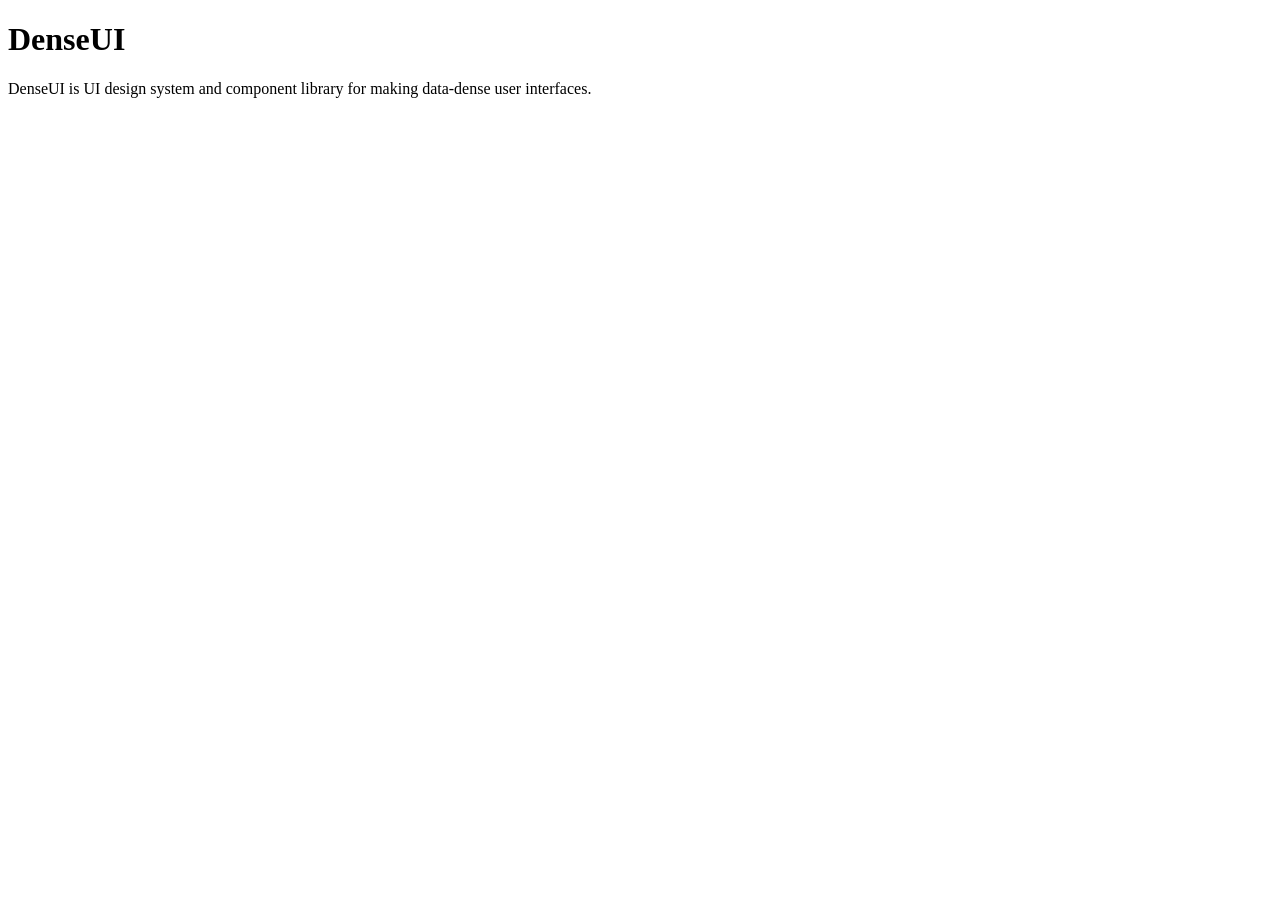
==== docs/index.html @ c782cab0 "Rename dics/ to docs/" ====
<!DOCTYPE html>
<html lang="en">
  <head>
    <meta charset="UTF-8" />
    <meta name="viewport" content="width=device-width, initial-scale=1.0" />
    <title>DenseUI</title>
  </head>
  <body>
    <h1>DenseUI</h1>
    <p>
      DenseUI is UI design system and component library for making data-dense
      user interfaces.
    </p>
  </body>
</html>
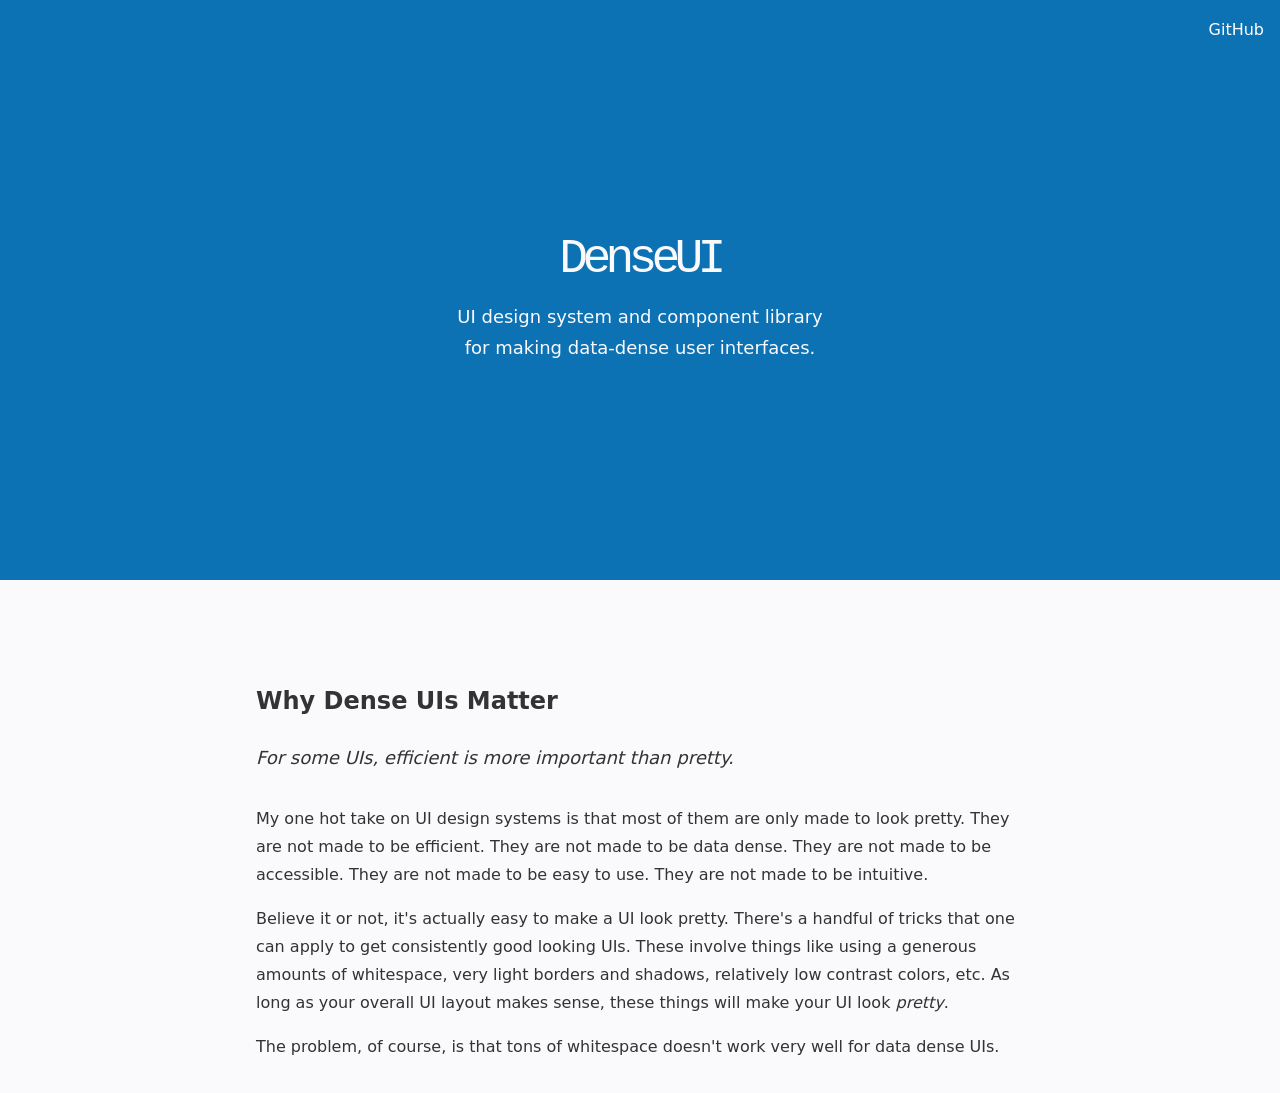
==== commit c1ba8810: "Add a bit of landing page content" ====
--- a/docs/index.html
+++ b/docs/index.html
@@ -4,12 +4,49 @@
     <meta charset="UTF-8" />
     <meta name="viewport" content="width=device-width, initial-scale=1.0" />
     <title>DenseUI</title>
+    <link rel="manifest" href="manifest.webmanifest" />
+    <link rel="stylesheet" href="global.css" />
+    <link rel="stylesheet" href="landing.css" />
   </head>
   <body>
-    <h1>DenseUI</h1>
-    <p>
-      DenseUI is UI design system and component library for making data-dense
-      user interfaces.
-    </p>
+    <nav>
+      <a target="_blank" href="https://github.com/irfanka/denseui">GitHub</a>
+    </nav>
+
+    <main>
+      <header>
+        <h1>DenseUI</h1>
+        <p>
+          UI design system and component library for making data-dense user
+          interfaces.
+        </p>
+      </header>
+
+      <article>
+        <header>
+          <h2>Why Dense UIs Matter</h2>
+          <p>For some UIs, efficient is more important than pretty.</p>
+        </header>
+        <p>
+          My one hot take on UI design systems is that most of them are only
+          made to look pretty. They are not made to be efficient. They are not
+          made to be data dense. They are not made to be accessible. They are
+          not made to be easy to use. They are not made to be intuitive.
+        </p>
+        <p>
+          Believe it or not, it's actually easy to make a UI look pretty.
+          There's a handful of tricks that one can apply to get consistently
+          good looking UIs. These involve things like using a generous amounts
+          of whitespace, very light borders and shadows, relatively low contrast
+          colors, etc. As long as your overall UI layout makes sense, these
+          things will make your UI look
+          <i>pretty</i>.
+        </p>
+        <p>
+          The problem, of course, is that tons of whitespace doesn't work very
+          well for data dense UIs.
+        </p>
+      </article>
+    </main>
   </body>
 </html>
--- a/docs/global.css
+++ b/docs/global.css
@@ -0,0 +1,221 @@
+/*! modern-normalize v3.0.1 | MIT License | https://github.com/sindresorhus/modern-normalize */
+
+/*
+Document
+========
+*/
+
+/**
+Use a better box model (opinionated).
+*/
+
+*,
+::before,
+::after {
+  box-sizing: border-box;
+}
+
+html {
+  /* Improve consistency of default fonts in all browsers. (https://github.com/sindresorhus/modern-normalize/issues/3) */
+  font-family: system-ui, "Segoe UI", Roboto, Helvetica, Arial, sans-serif,
+    "Apple Color Emoji", "Segoe UI Emoji";
+  line-height: 1.15; /* 1. Correct the line height in all browsers. */
+  -webkit-text-size-adjust: 100%; /* 2. Prevent adjustments of font size after orientation changes in iOS. */
+  tab-size: 4; /* 3. Use a more readable tab size (opinionated). */
+}
+
+/*
+Sections
+========
+*/
+
+body {
+  margin: 0; /* Remove the margin in all browsers. */
+}
+
+/*
+Text-level semantics
+====================
+*/
+
+/**
+Add the correct font weight in Chrome and Safari.
+*/
+
+b,
+strong {
+  font-weight: bolder;
+}
+
+/**
+1. Improve consistency of default fonts in all browsers. (https://github.com/sindresorhus/modern-normalize/issues/3)
+2. Correct the odd 'em' font sizing in all browsers.
+*/
+
+code,
+kbd,
+samp,
+pre {
+  font-family: ui-monospace, SFMono-Regular, Consolas, "Liberation Mono", Menlo,
+    monospace; /* 1 */
+  font-size: 1em; /* 2 */
+}
+
+/**
+Add the correct font size in all browsers.
+*/
+
+small {
+  font-size: 80%;
+}
+
+/**
+Prevent 'sub' and 'sup' elements from affecting the line height in all browsers.
+*/
+
+sub,
+sup {
+  font-size: 75%;
+  line-height: 0;
+  position: relative;
+  vertical-align: baseline;
+}
+
+sub {
+  bottom: -0.25em;
+}
+
+sup {
+  top: -0.5em;
+}
+
+/*
+Tabular data
+============
+*/
+
+/**
+Correct table border color inheritance in Chrome and Safari. (https://issues.chromium.org/issues/40615503, https://bugs.webkit.org/show_bug.cgi?id=195016)
+*/
+
+table {
+  border-color: currentcolor;
+}
+
+/*
+Forms
+=====
+*/
+
+/**
+1. Change the font styles in all browsers.
+2. Remove the margin in Firefox and Safari.
+*/
+
+button,
+input,
+optgroup,
+select,
+textarea {
+  font-family: inherit; /* 1 */
+  font-size: 100%; /* 1 */
+  line-height: 1.15; /* 1 */
+  margin: 0; /* 2 */
+}
+
+/**
+Correct the inability to style clickable types in iOS and Safari.
+*/
+
+button,
+[type="button"],
+[type="reset"],
+[type="submit"] {
+  -webkit-appearance: button;
+}
+
+/**
+Remove the padding so developers are not caught out when they zero out 'fieldset' elements in all browsers.
+*/
+
+legend {
+  padding: 0;
+}
+
+/**
+Add the correct vertical alignment in Chrome and Firefox.
+*/
+
+progress {
+  vertical-align: baseline;
+}
+
+/**
+Correct the cursor style of increment and decrement buttons in Safari.
+*/
+
+::-webkit-inner-spin-button,
+::-webkit-outer-spin-button {
+  height: auto;
+}
+
+/**
+1. Correct the odd appearance in Chrome and Safari.
+2. Correct the outline style in Safari.
+*/
+
+[type="search"] {
+  -webkit-appearance: textfield; /* 1 */
+  outline-offset: -2px; /* 2 */
+}
+
+/**
+Remove the inner padding in Chrome and Safari on macOS.
+*/
+
+::-webkit-search-decoration {
+  -webkit-appearance: none;
+}
+
+/**
+1. Correct the inability to style clickable types in iOS and Safari.
+2. Change font properties to 'inherit' in Safari.
+*/
+
+::-webkit-file-upload-button {
+  -webkit-appearance: button; /* 1 */
+  font: inherit; /* 2 */
+}
+
+/*
+Interactive
+===========
+*/
+
+/*
+Add the correct display in Chrome and Safari.
+*/
+
+summary {
+  display: list-item;
+}
+
+/*
+Custom
+======
+*/
+
+body {
+  font-size: 16px;
+  line-height: 1.75;
+  padding: 0;
+}
+
+h1,
+h2,
+h3,
+h4,
+h5,
+h6 {
+  text-wrap: balance;
+}
--- a/docs/landing.css
+++ b/docs/landing.css
@@ -0,0 +1,79 @@
+html,
+body {
+  background-color: #fafafc;
+  color: #333;
+}
+
+nav {
+  width: 100%;
+  height: 4rem;
+  display: flex;
+  justify-content: flex-end;
+  padding: 1rem;
+  background-color: #0d72b3;
+}
+
+nav a {
+  color: white;
+  text-decoration: none;
+}
+
+nav a:hover {
+  text-decoration: underline;
+}
+
+main > header,
+main article {
+  max-width: 800px;
+  margin: 0 auto;
+  padding: 1rem;
+}
+
+main header {
+  margin-bottom: 2rem;
+}
+
+main article {
+  margin-top: 2rem;
+}
+
+main p {
+  font-size: 16px;
+}
+
+main header p {
+  font-size: 18px;
+}
+
+main > header {
+  background-color: #0d72b3;
+  color: #fafafc;
+  padding: 0 1rem 4rem 1rem;
+  margin-bottom: 4rem;
+  max-width: 100%;
+  min-height: calc(100vh - 24rem);
+  display: flex;
+  flex-direction: column;
+  align-items: center;
+  justify-content: center;
+}
+
+main > header h1 {
+  font-size: 48px;
+  text-align: center;
+  font-family: monospace;
+  font-weight: 100;
+  letter-spacing: -0.2ch;
+  margin: 0;
+}
+
+main > header p {
+  text-align: center;
+  max-width: 500px;
+  text-wrap: balance;
+  margin: 0 auto;
+}
+
+main article header p {
+  font-style: italic;
+}
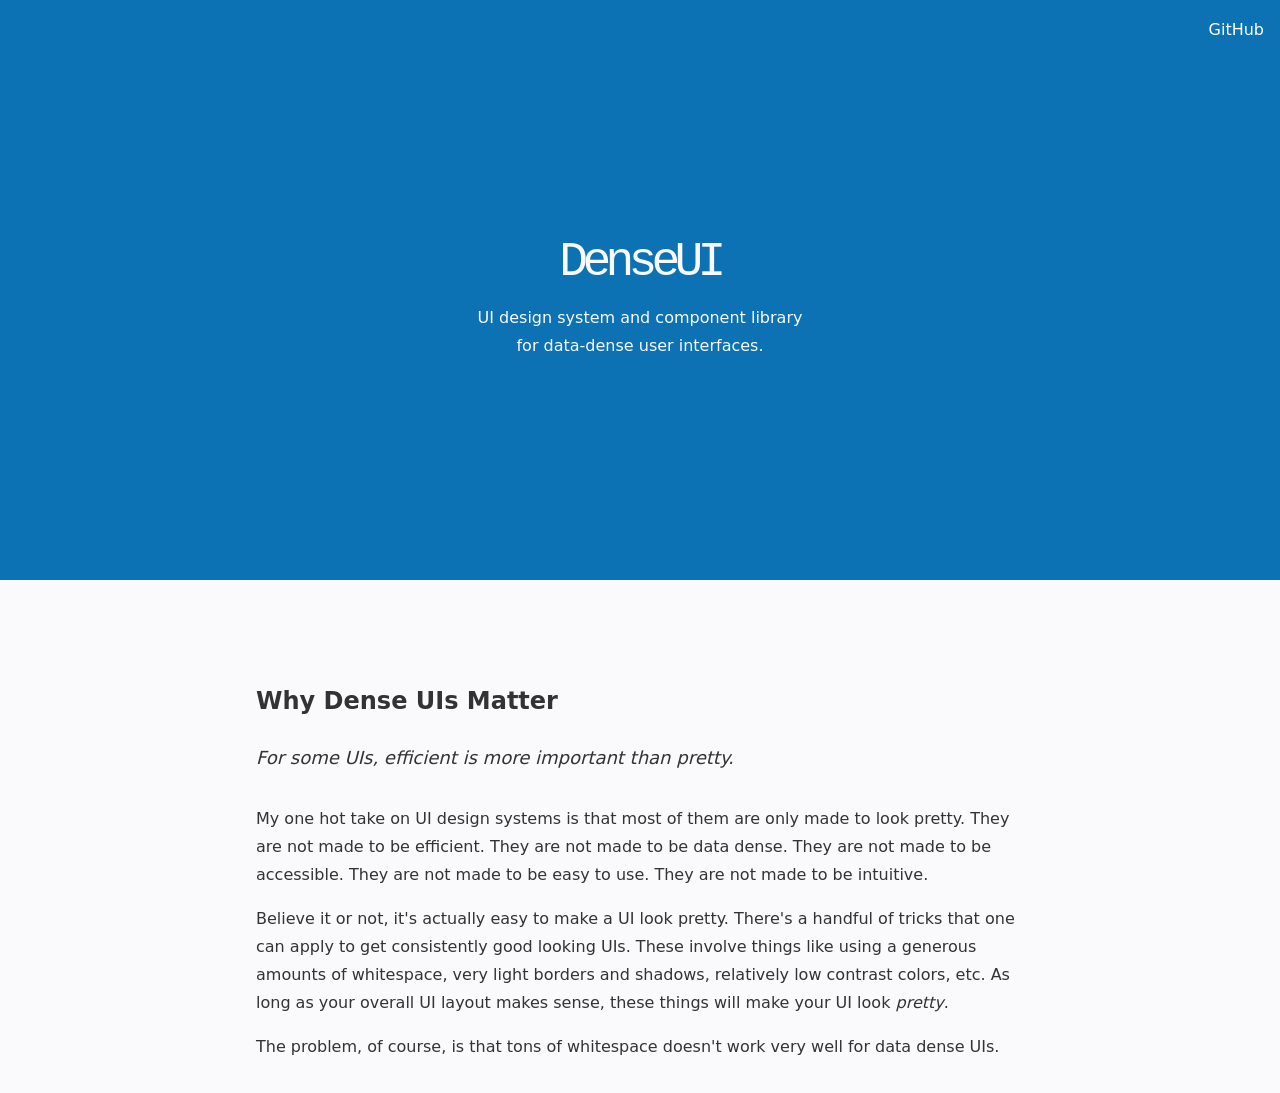
==== commit 1f5b077f: "Tweak tagline" ====
--- a/docs/index.html
+++ b/docs/index.html
@@ -17,8 +17,7 @@
       <header>
         <h1>DenseUI</h1>
         <p>
-          UI design system and component library for making data-dense user
-          interfaces.
+          UI design system and component library for data-dense user interfaces.
         </p>
       </header>
 
--- a/docs/landing.css
+++ b/docs/landing.css
@@ -69,8 +69,8 @@
 
 main > header p {
   text-align: center;
-  max-width: 500px;
-  text-wrap: balance;
+  max-width: 350px;
+  font-size: 16px;
   margin: 0 auto;
 }
 
